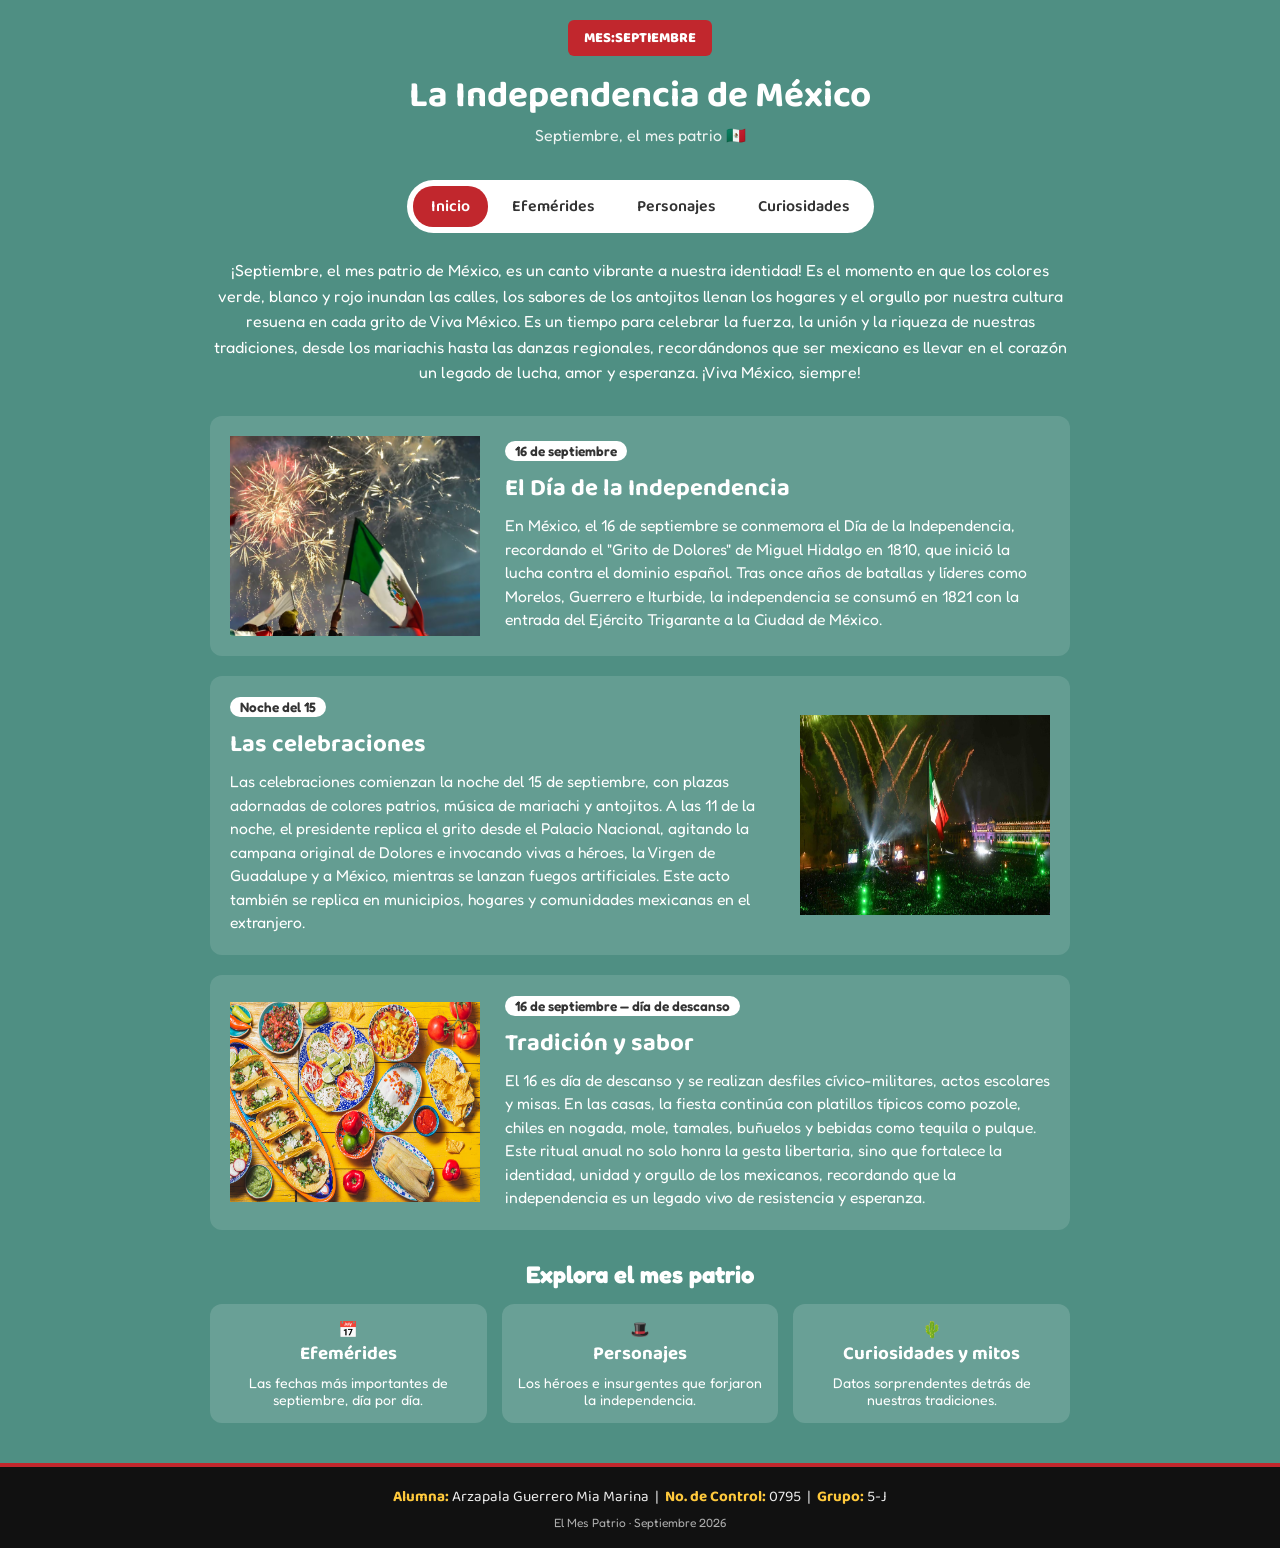
==== MMAG/index.html @ 359c9f0b "Add files via upload" ====
<!DOCTYPE html>
<html lang="es">
<head>
  <meta charset="UTF-8">
  <meta name="viewport" content="width=device-width, initial-scale=1.0">
  <title>El Mes Patrio | Inicio</title>
  <link rel="stylesheet" href="styles.css">
</head>
<body class="tema-inicio">

  <header class="encabezado">
    <div class="cinta-mes">MES:<span>SEPTIEMBRE</span></div>
    <h1>La Independencia de México</h1>
    <p class="subtitulo">Septiembre, el mes patrio 🇲🇽</p>
  </header>

  <nav class="menu-principal">
    <div class="menu-pill">
      <a href="index.html" class="activo">Inicio</a>
      <a href="efemerides.html">Efemérides</a>
      <a href="personajes.html">Personajes</a>
      <a href="curiosidades.html">Curiosidades</a>
    </div>
  </nav>

  <main>
    <section class="hero">
      <div class="bandera-franjas">
        <span class="franja-verde"></span><span class="franja-blanca"></span><span class="franja-roja"></span>
      </div>
      <p>
        ¡Septiembre, el mes patrio de México, es un canto vibrante a nuestra identidad! Es el momento en que
        los colores verde, blanco y rojo inundan las calles, los sabores de los antojitos llenan los hogares
        y el orgullo por nuestra cultura resuena en cada grito de Viva México. Es un tiempo para celebrar la
        fuerza, la unión y la riqueza de nuestras tradiciones, desde los mariachis hasta las danzas regionales,
        recordándonos que ser mexicano es llevar en el corazón un legado de lucha, amor y esperanza.
        ¡Viva México, siempre!
      </p>
      <div class="papel-picado">
        <span></span><span></span><span></span><span></span><span></span><span></span><span></span><span></span>
      </div>
    </section>

    <section class="bloque">
      <img src="img/independencia.png" width="250" height="200">
      <div class="bloque-texto">
        <span class="fecha-etiqueta">16 de septiembre</span>
        <h2>El Día de la Independencia</h2>
        <p>
          En México, el 16 de septiembre se conmemora el Día de la Independencia, recordando el
          "Grito de Dolores" de Miguel Hidalgo en 1810, que inició la lucha contra el dominio español.
          Tras once años de batallas y líderes como Morelos, Guerrero e Iturbide, la independencia se
          consumó en 1821 con la entrada del Ejército Trigarante a la Ciudad de México.
        </p>
      </div>
    </section>

    <section class="bloque invertido">
      <img src="img/noche15.png" width="250" height="200">
      <div class="bloque-texto">
        <span class="fecha-etiqueta">Noche del 15</span>
        <h2>Las celebraciones</h2>
        <p>
          Las celebraciones comienzan la noche del 15 de septiembre, con plazas adornadas de colores
          patrios, música de mariachi y antojitos. A las 11 de la noche, el presidente replica el grito
          desde el Palacio Nacional, agitando la campana original de Dolores e invocando vivas a héroes,
          la Virgen de Guadalupe y a México, mientras se lanzan fuegos artificiales. Este acto también
          se replica en municipios, hogares y comunidades mexicanas en el extranjero.
        </p>
      </div>
    </section>

    <section class="bloque">
      <img src="img/comida.png" width="250" height="200">
      <div class="bloque-texto">
        <span class="fecha-etiqueta">16 de septiembre — día de descanso</span>
        <h2>Tradición y sabor</h2>
        <p>
          El 16 es día de descanso y se realizan desfiles cívico-militares, actos escolares y misas.
          En las casas, la fiesta continúa con platillos típicos como pozole, chiles en nogada, mole,
          tamales, buñuelos y bebidas como tequila o pulque. Este ritual anual no solo honra la gesta
          libertaria, sino que fortalece la identidad, unidad y orgullo de los mexicanos, recordando
          que la independencia es un legado vivo de resistencia y esperanza.
        </p>
      </div>
    </section>

    <section>
      <div class="titulo-seccion">
        <h2>Explora el mes patrio</h2>
      </div>
      <div class="tarjetas-mini">
        <div class="tarjeta-mini">
          <span class="emoji">📅</span>
          <h3>Efemérides</h3>
          <p>Las fechas más importantes de septiembre, día por día.</p>
        </div>
        <div class="tarjeta-mini">
          <span class="emoji">🎩</span>
          <h3>Personajes</h3>
          <p>Los héroes e insurgentes que forjaron la independencia.</p>
        </div>
        <div class="tarjeta-mini">
          <span class="emoji">🌵</span>
          <h3>Curiosidades y mitos</h3>
          <p>Datos sorprendentes detrás de nuestras tradiciones.</p>
        </div>
      </div>
    </section>
  </main>

  <footer class="pie-pagina">
    <div class="datos-alumno">
      <strong>Alumna:</strong> Arzapala Guerrero Mia Marina &nbsp;|&nbsp;
      <strong>No. de Control:</strong> 0795 &nbsp;|&nbsp;
      <strong>Grupo:</strong> 5-J
    </div>
    <div class="creditos">El Mes Patrio &middot; Septiembre 2026</div>
  </footer>

</body>
</html>
---- MMAG/styles.css ----
/* ============================================
   MES PATRIO - Hoja de estilos simplificada
   ============================================ */

@import url('https://fonts.googleapis.com/css2?family=Fredoka:wght@400;600&family=Baloo+2:wght@600;800&display=swap');

* {
  margin: 0;
  padding: 0;
  box-sizing: border-box;
}

body {
  font-family: 'Fredoka', sans-serif;
  color: #ffffff;
  background-color: #4f8f83;
  min-height: 100vh;
}

/* ---------- Temas de fondo ---------- */
body.tema-inicio      { background-color: #4f8f83; }
body.tema-efemerides  { background-color: #7d1a3d; }
body.tema-personajes  { background-color: #d9822b; }
body.tema-curiosidades { background-color: #22c98f; color: #1a1a1a; }

/* ---------- Encabezado ---------- */
header.encabezado {
  padding: 20px;
  text-align: center;
}

.cinta-mes {
  display: inline-block;
  background: #c1272d;
  color: #fff;
  font-family: 'Baloo 2', sans-serif;
  font-weight: 800;
  padding: 6px 16px;
  border-radius: 6px;
  margin-bottom: 10px;
  font-size: 0.9rem;
}

header.encabezado h1 {
  font-family: 'Baloo 2', sans-serif;
  font-size: 2.3rem;
}

header.encabezado p.subtitulo {
  font-size: 1rem;
  opacity: 0.9;
}

/* ---------- Navegación ---------- */
nav.menu-principal {
  display: flex;
  justify-content: center;
  margin: 15px 0 25px;
}

.menu-pill {
  background: #ffffff;
  border-radius: 30px;
  padding: 6px;
  display: flex;
  gap: 6px;
  flex-wrap: wrap;
  justify-content: center;
}

.menu-pill a {
  text-decoration: none;
  color: #333;
  font-family: 'Baloo 2', sans-serif;
  font-weight: 600;
  padding: 8px 18px;
  border-radius: 20px;
}

.menu-pill a:hover {
  background: #eee;
}

.tema-inicio .menu-pill a.activo       { background: #c1272d; color: #fff; }
.tema-efemerides .menu-pill a.activo   { background: #c1136a; color: #fff; }
.tema-personajes .menu-pill a.activo   { background: #1b4332; color: #fff; }
.tema-curiosidades .menu-pill a.activo { background: #148f63; color: #fff; }

/* ---------- Estructura Principal ---------- */
main {
  max-width: 900px;
  margin: 0 auto;
  padding: 0 20px 40px;
}

/* Bloques de contenido */
.bloque {
  display: flex;
  align-items: center;
  gap: 25px;
  background: rgba(255, 255, 255, 0.12);
  border-radius: 12px;
  padding: 20px;
  margin-bottom: 20px;
}

.tema-curiosidades .bloque {
  background: rgba(255, 255, 255, 0.6);
}

.bloque.invertido {
  flex-direction: row-reverse;
}

/* Contenedor e imágenes */
.bloque-icono {
  flex: 0 0 140px;
  display: flex;
  justify-content: center;
  align-items: center;
}

.imagen-bloque {
  width: 100%;
  max-width: 130px;
  height: 130px;
  object-fit: cover;
  border-radius: 10px;
}

.bloque-texto {
  flex: 1;
}

.bloque h2 {
  font-family: 'Baloo 2', sans-serif;
  font-size: 1.5rem;
  margin-bottom: 6px;
}

.bloque .fecha-etiqueta {
  display: inline-block;
  font-weight: 600;
  background: #ffffff;
  color: #333;
  padding: 2px 10px;
  border-radius: 12px;
  font-size: 0.85rem;
  margin-bottom: 8px;
}

.bloque p {
  line-height: 1.5;
  font-size: 0.98rem;
}

/* ---------- Inicio (Hero & Tarjetas) ---------- */
.hero {
  text-align: center;
  margin-bottom: 30px;
}

.hero p {
  line-height: 1.6;
  font-size: 1rem;
}

.titulo-seccion {
  text-align: center;
  margin: 30px 0 15px;
}

.tarjetas-mini {
  display: grid;
  grid-template-columns: repeat(auto-fit, minmax(200px, 1fr));
  gap: 15px;
}

.tarjeta-mini {
  background: rgba(255, 255, 255, 0.15);
  border-radius: 12px;
  padding: 15px;
  text-align: center;
}

.imagen-tarjeta {
  width: 50px;
  height: 50px;
  object-fit: contain;
  margin-bottom: 8px;
}

.tarjeta-mini h3 {
  font-family: 'Baloo 2', sans-serif;
  margin-bottom: 5px;
}

.tarjeta-mini p {
  font-size: 0.88rem;
}

/* ---------- Footer ---------- */
footer.pie-pagina {
  background: #111;
  color: #eee;
  text-align: center;
  padding: 18px 20px;
  border-top: 4px solid #c1272d;
}

footer.pie-pagina .datos-alumno {
  font-family: 'Baloo 2', sans-serif;
  font-size: 0.95rem;
}

footer.pie-pagina .datos-alumno strong {
  color: #ffc93c;
}

footer.pie-pagina .creditos {
  margin-top: 6px;
  font-size: 0.75rem;
  opacity: 0.7;
}

/* ---------- Adaptabilidad Móvil ---------- */
@media (max-width: 600px) {
  .bloque, .bloque.invertido {
    flex-direction: column;
    text-align: center;
  }
  .bloque-icono {
    flex: initial;
  }
}
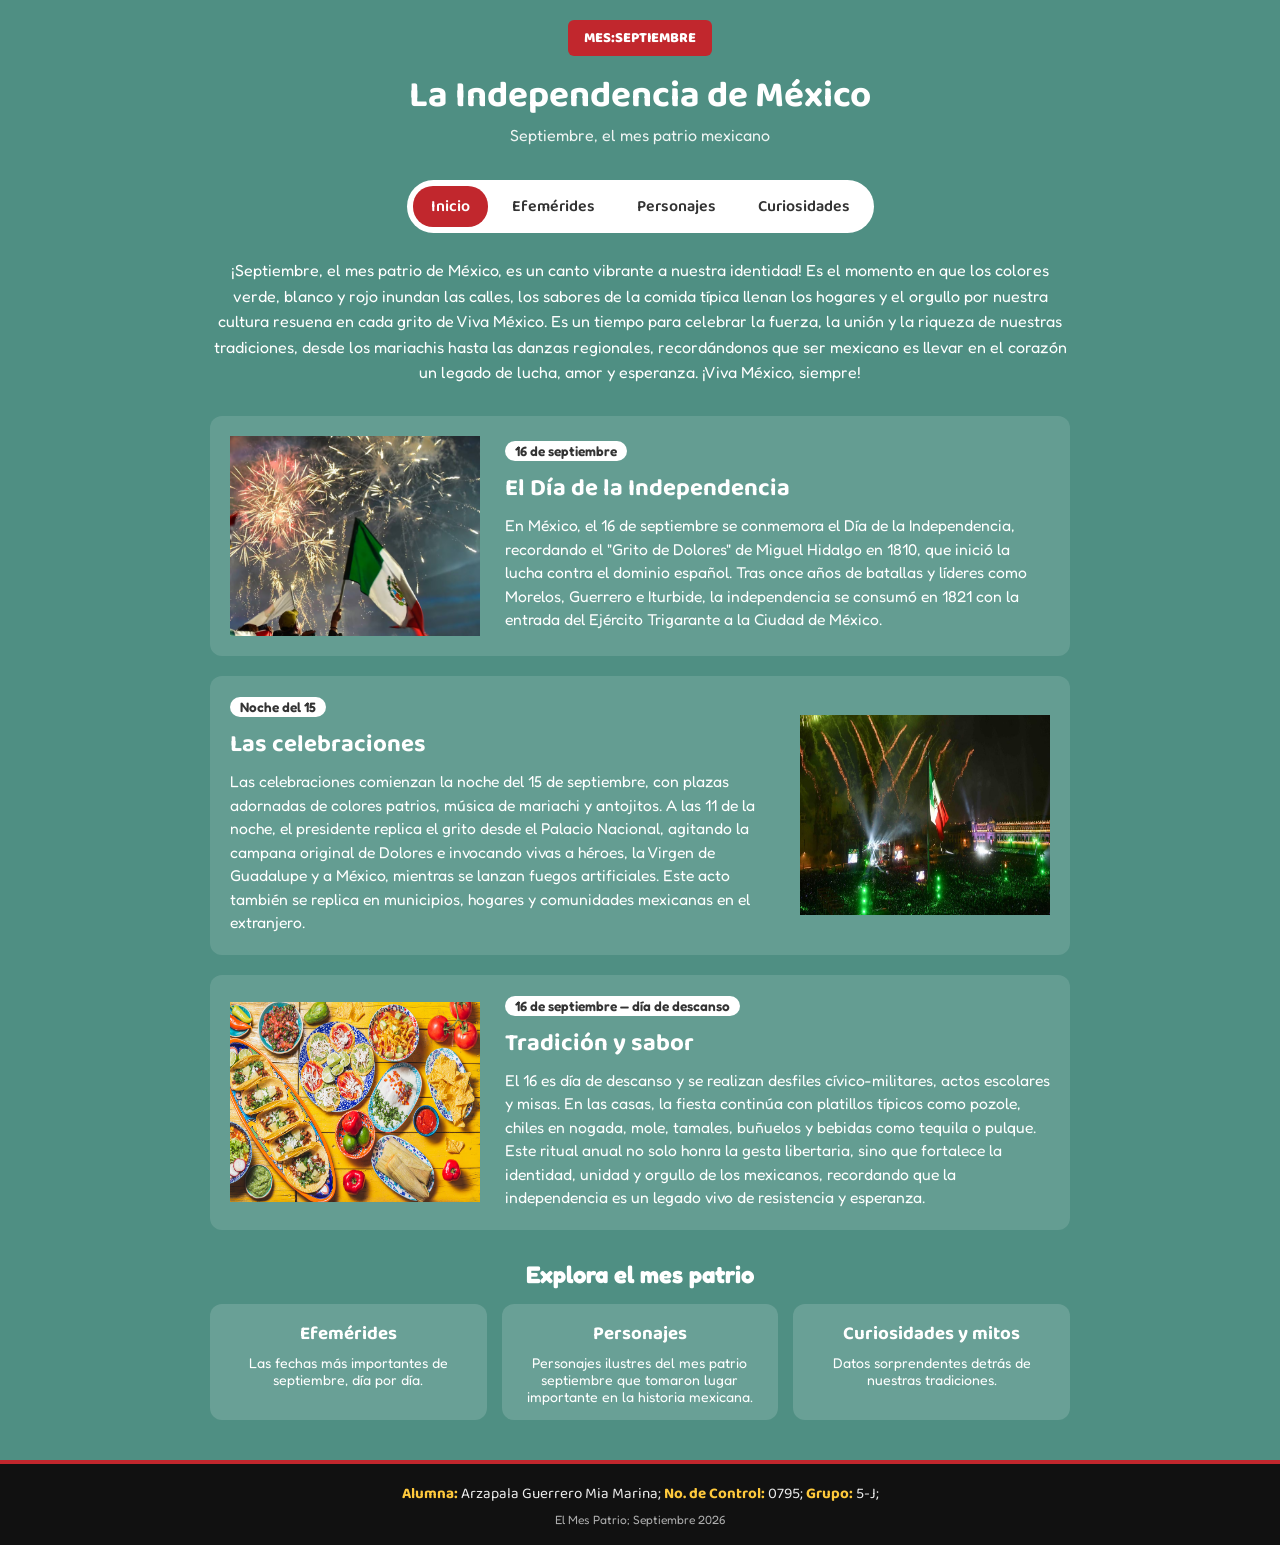
==== commit 3d0474e9: "Revise content and formatting in index.html Updated the content of the index.html file to enhance th" ====
--- a/MMAG/index.html
+++ b/MMAG/index.html
@@ -11,7 +11,7 @@
   <header class="encabezado">
     <div class="cinta-mes">MES:<span>SEPTIEMBRE</span></div>
     <h1>La Independencia de México</h1>
-    <p class="subtitulo">Septiembre, el mes patrio 🇲🇽</p>
+    <p class="subtitulo">Septiembre, el mes patrio mexicano</p>
   </header>
 
   <nav class="menu-principal">
@@ -30,7 +30,7 @@
       </div>
       <p>
         ¡Septiembre, el mes patrio de México, es un canto vibrante a nuestra identidad! Es el momento en que
-        los colores verde, blanco y rojo inundan las calles, los sabores de los antojitos llenan los hogares
+        los colores verde, blanco y rojo inundan las calles, los sabores de la comida típica llenan los hogares
         y el orgullo por nuestra cultura resuena en cada grito de Viva México. Es un tiempo para celebrar la
         fuerza, la unión y la riqueza de nuestras tradiciones, desde los mariachis hasta las danzas regionales,
         recordándonos que ser mexicano es llevar en el corazón un legado de lucha, amor y esperanza.
@@ -91,17 +91,14 @@
       </div>
       <div class="tarjetas-mini">
         <div class="tarjeta-mini">
-          <span class="emoji">📅</span>
           <h3>Efemérides</h3>
           <p>Las fechas más importantes de septiembre, día por día.</p>
         </div>
         <div class="tarjeta-mini">
-          <span class="emoji">🎩</span>
           <h3>Personajes</h3>
-          <p>Los héroes e insurgentes que forjaron la independencia.</p>
+          <p>Personajes ilustres del mes patrio septiembre que tomaron lugar importante en la historia mexicana.</p>
         </div>
         <div class="tarjeta-mini">
-          <span class="emoji">🌵</span>
           <h3>Curiosidades y mitos</h3>
           <p>Datos sorprendentes detrás de nuestras tradiciones.</p>
         </div>
@@ -111,12 +108,12 @@
 
   <footer class="pie-pagina">
     <div class="datos-alumno">
-      <strong>Alumna:</strong> Arzapala Guerrero Mia Marina &nbsp;|&nbsp;
-      <strong>No. de Control:</strong> 0795 &nbsp;|&nbsp;
-      <strong>Grupo:</strong> 5-J
+      <strong>Alumna:</strong> Arzapala Guerrero Mia Marina;
+      <strong>No. de Control:</strong> 0795;
+      <strong>Grupo:</strong> 5-J;
     </div>
-    <div class="creditos">El Mes Patrio &middot; Septiembre 2026</div>
+    <div class="creditos">El Mes Patrio; Septiembre 2026</div>
   </footer>
 
 </body>
-</html>+</html>
